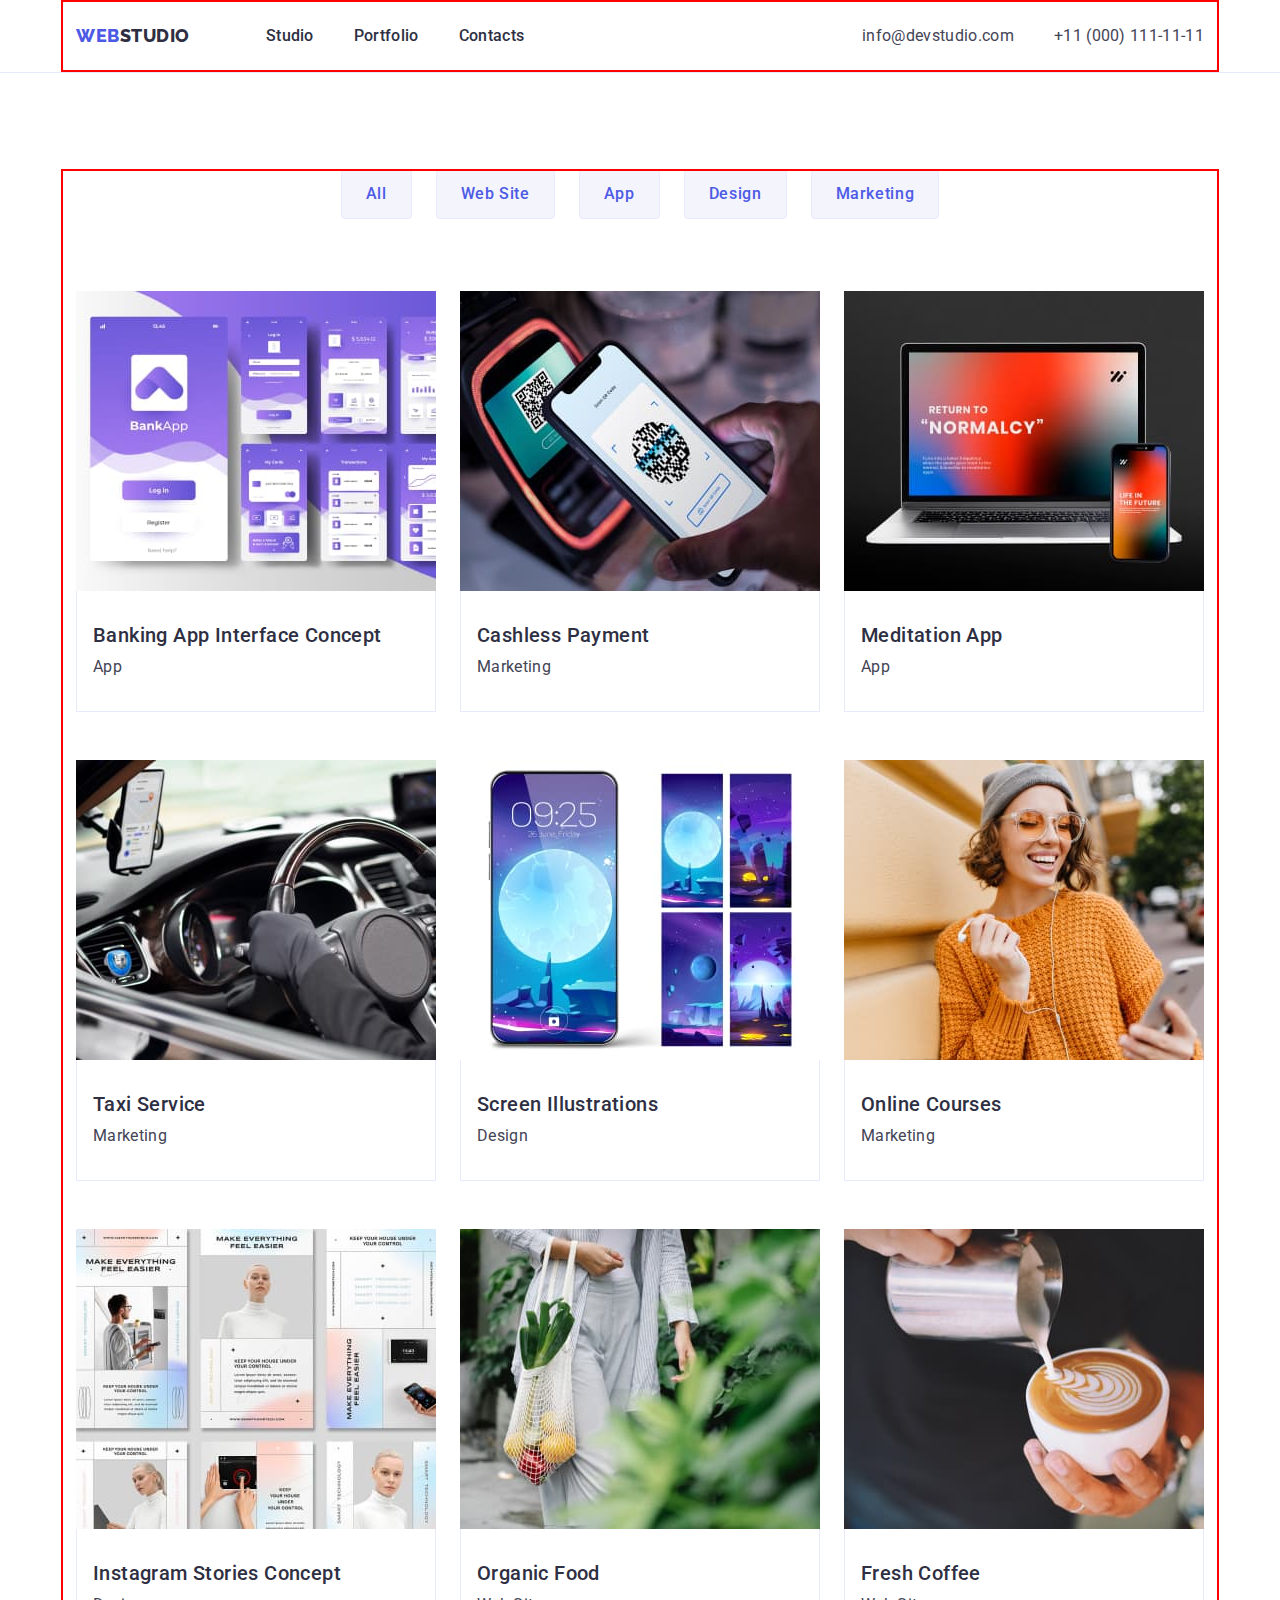
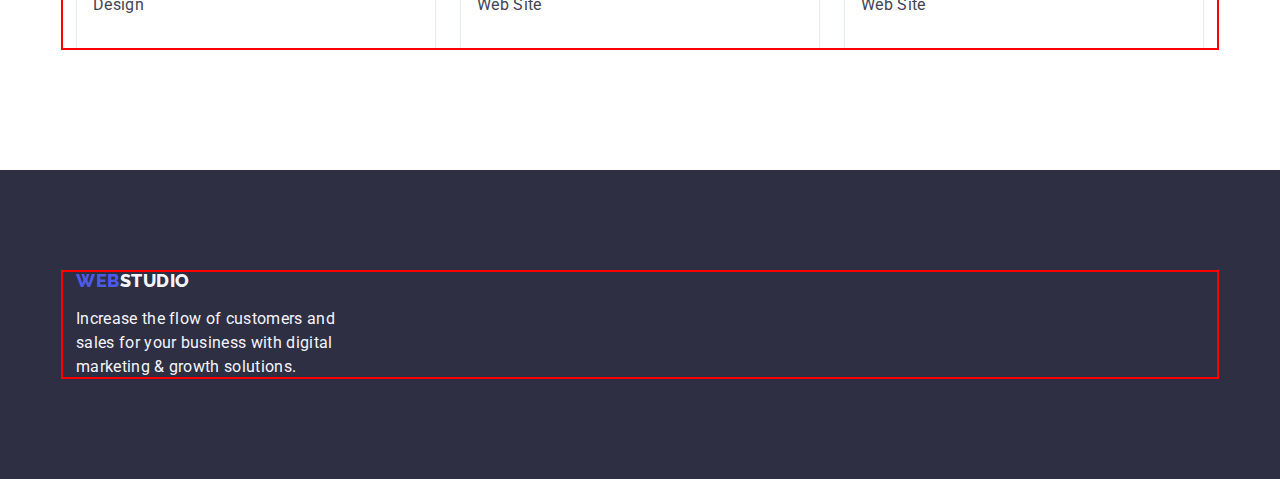
==== portfolio.html @ 5c595db7 "Initial commit" ====
<!DOCTYPE html>
<html lang="en">
  <head>
    <meta charset="UTF-8" />
    <meta http-equiv="X-UA-Compatible" content="IE=edge" />
    <meta name="viewport" content="width=device-width, initial-scale=1.0" />
    <title>WebStudio</title>
    <link rel="preconnect" href="https://fonts.googleapis.com" />
    <link rel="preconnect" href="https://fonts.gstatic.com" crossorigin />
    <link
      href="https://fonts.googleapis.com/css2?family=Raleway:wght@800&family=Roboto:wght@400;500;700;900&display=swap"
      rel="stylesheet"
    />
    <link
      rel="stylesheet"
      href="https://cdn.jsdelivr.net/npm/modern-normalize@1.1.0/modern-normalize.min.css"
    />
    <link rel="stylesheet" href="./css/style.css" />
  </head>
  <body>
    <!-- Header section -->
    <header class="header">
      <div class="container page-header-container">
        <nav class="page-nav">
          <a class="page-logo header-logo-one link" href="./index.html">
            Web<span class="header-logo-two">Studio</span>
          </a>
          <ul class="list menu">
            <li class="menu-item">
              <a class="menu-link link" href="./index.html">Studio</a>
            </li>
            <li class="menu-item">
              <a class="menu-link link" href="./portfolio.html">Portfolio</a>
            </li>
            <li class="menu-item">
              <a class="menu-link link" href="">Contacts</a>
            </li>
          </ul>
        </nav>
        <address class="address">
          <ul class="list page-address">
            <li>
              <a
                class="adress-left contact link"
                href="mailto:info@devstudio.com"
                >info@devstudio.com</a
              >
            </li>
            <li>
              <a class="contact link" href="tel:+110001111111">
                +11 (000) 111-11-11</a
              >
            </li>
          </ul>
        </address>
      </div>
    </header>
    <main>
      <!-- Portfolio section -->
      <section class="portfolio">
        <div class="container portfolio-container">
          <h1 hidden class="title-portfolio">Portfolio</h1>
          <ul class="list btn-portfolio">
            <li class="btn-distance">
              <button class="filter-btn" type="button">All</button>
            </li>
            <li class="btn-distance">
              <button class="filter-btn" type="button">Web Site</button>
            </li>
            <li class="btn-distance">
              <button class="filter-btn" type="button">App</button>
            </li>
            <li class="btn-distance">
              <button class="filter-btn" type="button">Design</button>
            </li>
            <li class="btn-distance">
              <button class="filter-btn" type="button">Marketing</button>
            </li>
          </ul>
          <ul class="list portfolio-list-container">
            <li class="our-portfolio">
              <a class="link" href="">
                <img
                  src="./images/portfolio/img-1.jpg"
                  alt="screen app"
                  width="360"
                  height="300"
                />
                <div class="portfolio-card">
                  <h2 class="portfolio-item">Banking App Interface Concept</h2>
                  <p class="portfolio-category">App</p>
                </div>
              </a>
            </li>
            <li class="our-portfolio">
              <a class="link" href="">
                <img
                  src="./images/portfolio/img-2.jpg"
                  alt="phone screen"
                  width="360"
                  height="300"
                />
                <div class="portfolio-card">
                  <h2 class="portfolio-item">Cashless Payment</h2>
                  <p class="portfolio-category">Marketing</p>
                </div>
              </a>
            </li>
            <li class="our-portfolio">
              <a class="link" href="">
                <img
                  src="./images/portfolio/img-3.jpg"
                  alt="computer screen"
                  width="360"
                  height="300"
                />
                <div class="portfolio-card">
                  <h2 class="portfolio-item">Meditation App</h2>
                  <p class="portfolio-category">App</p>
                </div>
              </a>
            </li>
            <li class="our-portfolio">
              <a class="link" href="">
                <img
                  src="./images/portfolio/img-4.jpg"
                  alt="interiot of the car"
                  width="360"
                  height="300"
                />
                <div class="portfolio-card">
                  <h2 class="portfolio-item">Taxi Service</h2>
                  <p class="portfolio-category">Marketing</p>
                </div></a
              >
            </li>
            <li class="our-portfolio">
              <a class="link" href="">
                <img
                  src="./images/portfolio/img-5.jpg"
                  alt="phone screen"
                  width="360"
                  height="300"
                />
                <div class="portfolio-card">
                  <h2 class="portfolio-item">Screen Illustrations</h2>
                  <p class="portfolio-category">Design</p>
                </div>
              </a>
            </li>
            <li class="our-portfolio">
              <a class="link" href="">
                <img
                  src="./images/portfolio/img-6.jpg"
                  alt="the girl"
                  width="360"
                  height="300"
                />
                <div class="portfolio-card">
                  <h2 class="portfolio-item">Online Courses</h2>
                  <p class="portfolio-category">Marketing</p>
                </div></a
              >
            </li>
            <li class="our-portfolio">
              <a class="link" href="">
                <img
                  src="./images/portfolio/img-7.jpg"
                  alt="instagram Stories"
                  width="360"
                  height="300"
                />
                <div class="portfolio-card">
                  <h2 class="portfolio-item">Instagram Stories Concept</h2>
                  <p class="portfolio-category">Design</p>
                </div>
              </a>
            </li>
            <li class="our-portfolio">
              <a class="link" href="">
                <img
                  src="./images/portfolio/img-8.jpg"
                  alt="food"
                  width="360"
                  height="300"
                />
                <div class="portfolio-card">
                  <h2 class="portfolio-item">Organic Food</h2>
                  <p class="portfolio-category">Web Site</p>
                </div>
              </a>
            </li>
            <li class="our-portfolio">
              <a class="link" href="">
                <img
                  src="./images/portfolio/img-9.jpg"
                  alt="cup of coffe"
                  width="360"
                  height="300"
                />
                <div class="portfolio-card">
                  <h2 class="portfolio-item">Fresh Coffee</h2>
                  <p class="portfolio-category">Web Site</p>
                </div>
              </a>
            </li>
          </ul>
        </div>
      </section>
    </main>
    <!-- Footer section -->
    <footer class="footer">
      <div class="container footer-container">
        <a class="logo-container footer-logo-one link" href="./index.html"
          >Web<span class="footer-logo-two">Studio</span></a
        >
        <p class="footer-end">
          Increase the flow of customers and sales for your business with
          digital marketing & growth solutions.
        </p>
      </div>
    </footer>
  </body>
</html>
---- css/style.css ----
:root {
  --font-family: 'Roboto', sans-serif;
  --white-color: #ffffff;
  --secondary-color: #2e2f42;
  --primary-color: #e5e5e5;
  --third-color: #f4f4fd;
  --base-txt-clr: #2e2f42;
  --secondary-text-clr: #434455;
  --base-btn-clr: #4d5ae5;
  --secondary-btn-clr: #404bbf;
  --logo-one-clr: #4d5ae5;
  --border: #e7e9fc;
}
body {
  font-family: var(--font-family);
  color: var(--secondary-text-clr);
  background-color: var(--white-color);
}

/* ============resert start=========== */

h1,
h2,
h3,
h4,
h5,
h6,
p {
  margin: 0;
}

img {
  display: block;
  width: 100%;
}
ul {
  margin: 0;
  padding-left: 0;
}

.list {
  list-style: none;
}
.link {
  text-decoration: none;
}
/* ============resert end=========== */
.container {
  width: 1158px;
  margin-right: auto;
  margin-left: auto;
  padding-right: 15px;
  padding-left: 15px;
  outline: 2px solid red;
  outline-offset: -2px;
}

/*=========== HEADER SECTION========== */
.page-header-container {
  display: flex;
  align-items: center;
  justify-content: space-between;
}
.page-nav {
  display: flex;
  align-items: center;
}

.header {
  background-color: var(--white-color);
  border-bottom: 1px solid var(--border);
}
.page-logo {
  margin-right: 76px;
}
.header-logo-one {
  font-family: 'Raleway', sans-serif;
  font-weight: 800;
  font-size: 18px;
  line-height: 1.17;
  letter-spacing: 0.03em;
  text-transform: uppercase;
  color: var(--logo-one-clr);
}
.header-logo-two {
  font-family: 'Raleway', sans-serif;
  font-weight: 800;
  font-size: 18px;
  line-height: 1.17;
  letter-spacing: 0.03em;
  text-transform: uppercase;
  color: var(--base-txt-clr);
}
.menu {
  display: flex;
  gap: 40px;
  align-items: center;
}

.menu-link {
  display: block;
  padding-top: 24px;
  padding-bottom: 24px;
  font-weight: 500;
  font-size: 16px;
  line-height: 1.5;
  letter-spacing: 0.02em;
  color: var(--base-txt-clr);
}
.menu-link:hover,
.menu-link:focus {
  color: var(--secondary-btn-clr);
}
.address {
  font-style: normal;
}
.page-address {
  display: flex;
  gap: 40px;
  align-items: center;
}

.contact {
  font-size: 16px;
  line-height: 1.5;
  letter-spacing: 0.02em;
  color: var(--secondary-text-clr);
}
.contact:hover,
.contact:focus {
  color: #404bbf;
}

/*=========== HERO SECTION========== */
.hero {
  padding-top: 188px;
  padding-bottom: 188px;
}

.hero {
  background-color: var(--secondary-color);
}
.title {
  margin-bottom: 40px;
  max-width: 496px;
  margin-right: auto;
  margin-left: auto;

  font-size: 56px;
  line-height: 1.07;
  letter-spacing: 0.02em;
  text-align: center;
  color: var(--white-color);
}
.modal-btn {
  display: block;
  min-width: 169px;
  height: 56px;
  border-radius: 4px;
  border: none;
  margin-right: auto;
  margin-left: auto;

  font-family: inherit;
  font-weight: 500;
  font-size: 16px;
  line-height: 1.5;
  letter-spacing: 0.04em;
  color: var(--white-color);
  background-color: var(--base-btn-clr);
  cursor: pointer;
}
.modal-btn:hover,
.modal-btn:focus {
  background-color: var(--secondary-btn-clr);
}
/*=========== FEATURE SECTION========== */
.features-container {
  padding: 120px 0;
}
.features-list-container {
  display: flex;
  gap: 24px;
}
.features-description {
  flex-basis: calc((100% - 72px) / 4);
}

.title-feature {
  font-size: 36px;
  line-height: 1.1;
  letter-spacing: 0.02em;
  text-align: center;
  color: var(--base-txt-clr);
}

.main-feature {
  margin-bottom: 8px;

  font-weight: 500;
  font-size: 20px;
  line-height: 1.2;
  letter-spacing: 0.02em;
  color: var(--base-txt-clr);
}
.item-feature {
  width: 264px;
  font-size: 16px;
  line-height: 1.5;
  letter-spacing: 0.02em;
  color: var(--secondary-text-clr);
}
/*=========== WE DOING SECTION========== */
.wedoing {
  padding-bottom: 120px;
}

.wedoing-list-container {
  display: flex;
  gap: 24px;
}

.title-wedoing {
  margin-bottom: 72px;

  font-size: 36px;
  text-align: center;
  line-height: 1.11;
  letter-spacing: 0.02em;
  text-transform: capitalize;
  color: var(--base-txt-clr);
}
.wedoing-list {
  flex-basis: calc((100% - 48px) / 3);
}

/*=========== TEAM SECTION========== */

.team-list-container {
  display: flex;
  gap: 24px;
}

.team {
  background-color: var(--third-color);
  padding-top: 120px;
  padding-bottom: 120px;
}
.field {
  background-color: var(--white-color);
}
.title-team {
  margin-bottom: 72px;

  font-size: 36px;
  line-height: 1.11;
  letter-spacing: 0.02em;
  text-align: center;
  text-transform: capitalize;
  color: var(--base-txt-clr);
}
.name {
  margin-bottom: 8px;

  font-weight: 500;
  font-size: 20px;
  line-height: 1.2;
  letter-spacing: 0.02em;
  text-align: center;
  color: var(--base-txt-clr);
}
.position {
  font-size: 16px;
  line-height: 1.5;
  letter-spacing: 0.02em;
  text-align: center;
  color: var(--secondary-text-clr);
}
.team-card {
  flex-basis: calc((100% - 72px) / 4);
  border-radius: 0px 0px 4px 4px;
}
.card {
  padding-top: 32px;
  padding-bottom: 32px;
  padding-left: 16px;
  padding-right: 16px;
  border-radius: 0px 0px 4px 4px;
}

/*=========== FOOTER SECTION========== */
.footer {
  padding-top: 100px;
  padding-bottom: 100px;
}
.logo-container {
  display: inline-block;
  margin-bottom: 16px;
}
.footer {
  background-color: var(--secondary-color);
}
.footer-logo-one {
  font-family: 'Raleway', sans-serif;
  font-weight: 800;
  font-size: 18px;
  line-height: 1.17;
  letter-spacing: 0.03em;
  text-transform: uppercase;
  color: var(--logo-one-clr);
}
.footer-logo-two {
  font-family: 'Raleway', sans-serif;
  font-weight: 800;
  font-size: 18px;
  line-height: 1.17;
  letter-spacing: 0.03em;
  text-transform: uppercase;
  color: var(--third-color);
}
.container > p {
  font-size: 16px;
  line-height: 1.5;
  letter-spacing: 0.02em;
  color: var(--third-color);
}
.footer-end {
  max-width: 264px;
}

/* ---------------------Portfolio.html------------------- */

/* ============PORTFOLIO SECTION============ */
.portfolio {
  padding-top: 96px;
  padding-bottom: 120px;
}
.title-portfolio {
  font-size: 56px;
  line-height: 1.07;
  letter-spacing: 0.02em;
  color: var(--base-txt-clr);
}
.btn-portfolio {
  display: flex;
  gap: 24px;
  margin-bottom: 72px;
  justify-content: center;
}

.filter-btn {
  padding-top: 12px;
  padding-right: 24px;
  padding-bottom: 12px;
  padding-left: 24px;
  border-radius: 4px;
  border: 1px solid var(--border);

  font-family: inherit;
  font-weight: 500;
  font-size: 16px;
  line-height: 1.5;
  letter-spacing: 0.04em;
  color: var(--base-btn-clr);
  background-color: var(--third-color);
  cursor: pointer;
}
.filter-btn:hover,
.filter-btn:focus {
  border: 1px solid transparent;
  color: var(--white-color);
  background-color: var(--secondary-btn-clr);
}
.portfolio-list-container {
  display: flex;
  flex-wrap: wrap;
  column-gap: 24px;
  row-gap: 48px;
}
.our-portfolio {
  flex-basis: calc((100% - 48px) / 3);
}
.portfolio-item {
  margin-bottom: 8px;

  font-weight: 500;
  font-size: 20px;
  line-height: 1.2;
  letter-spacing: 0.02em;
  color: var(--base-txt-clr);
}
.portfolio-category {
  font-size: 16px;
  line-height: 1.5;
  letter-spacing: 0.02em;
  color: var(--secondary-text-clr);
}
.portfolio-card {
  padding: 32px 16px;
  border: 1px solid var(--border);
  border-top: none;
}
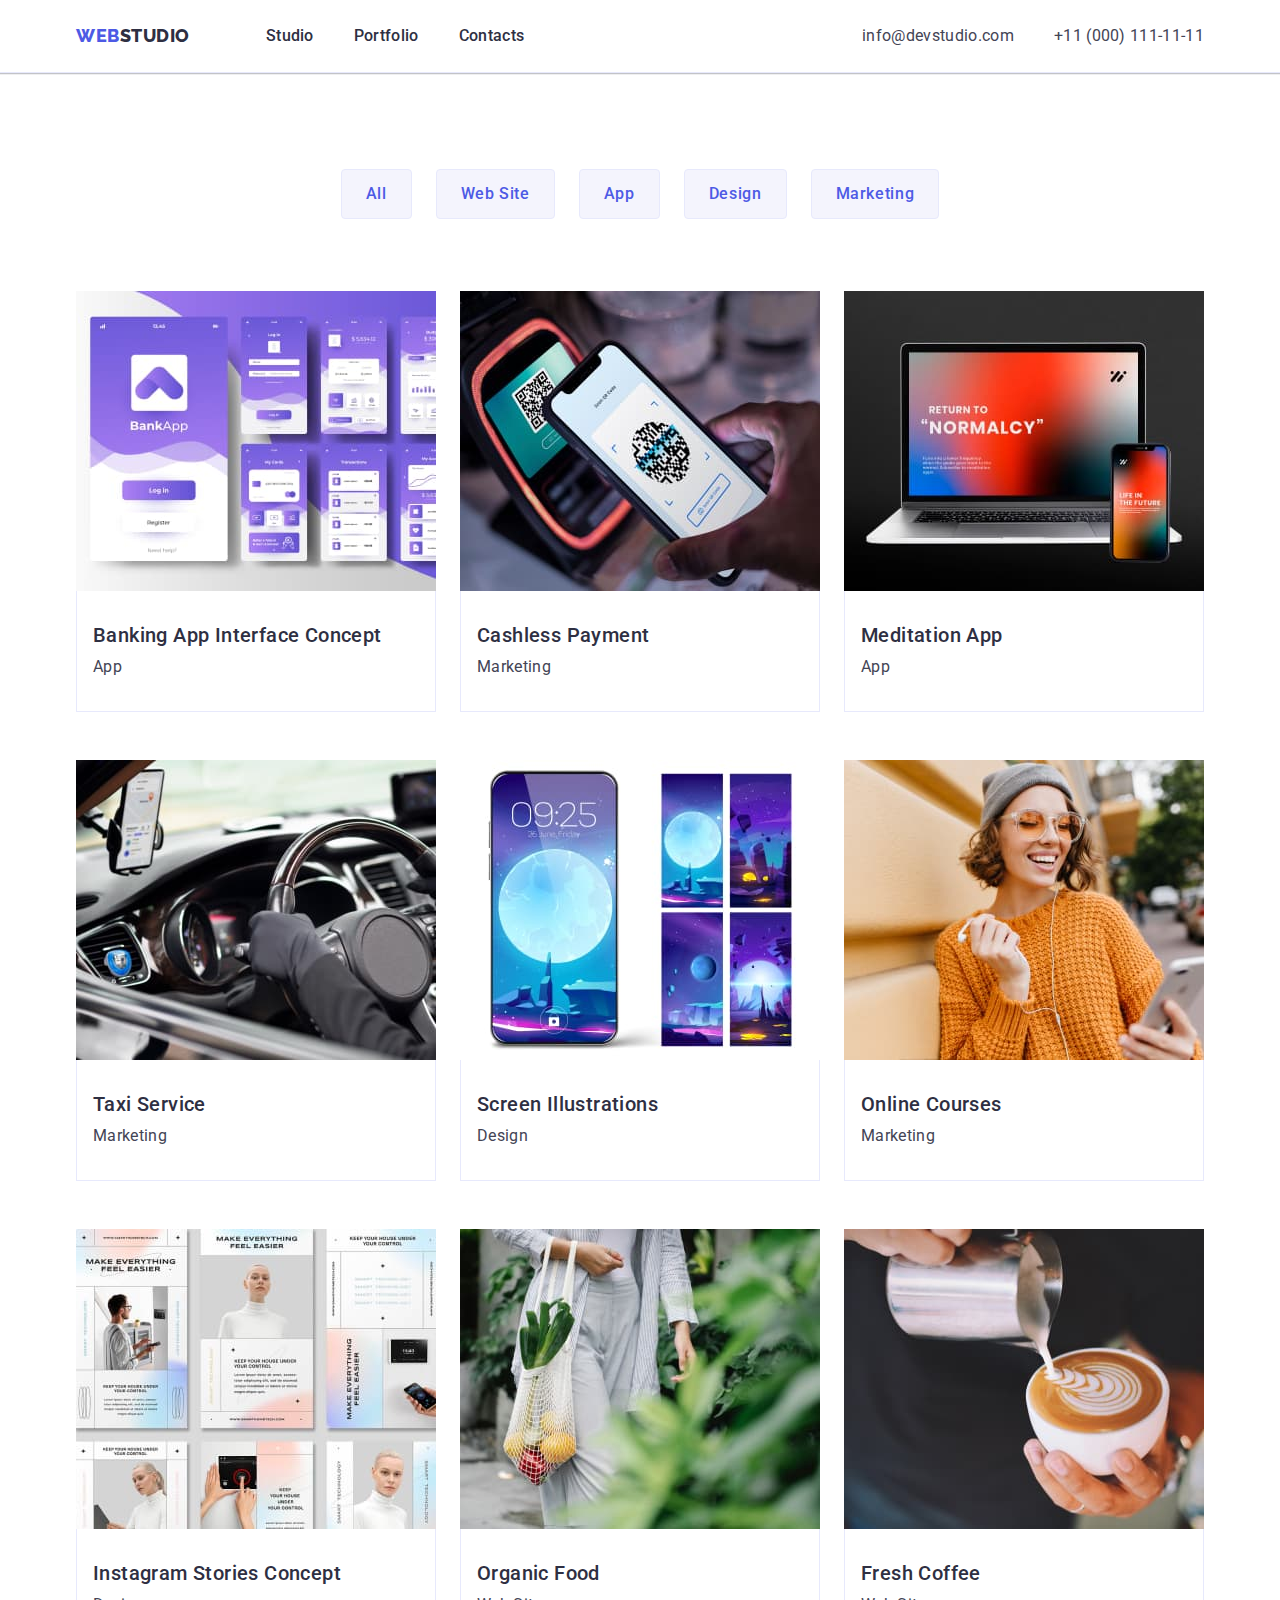
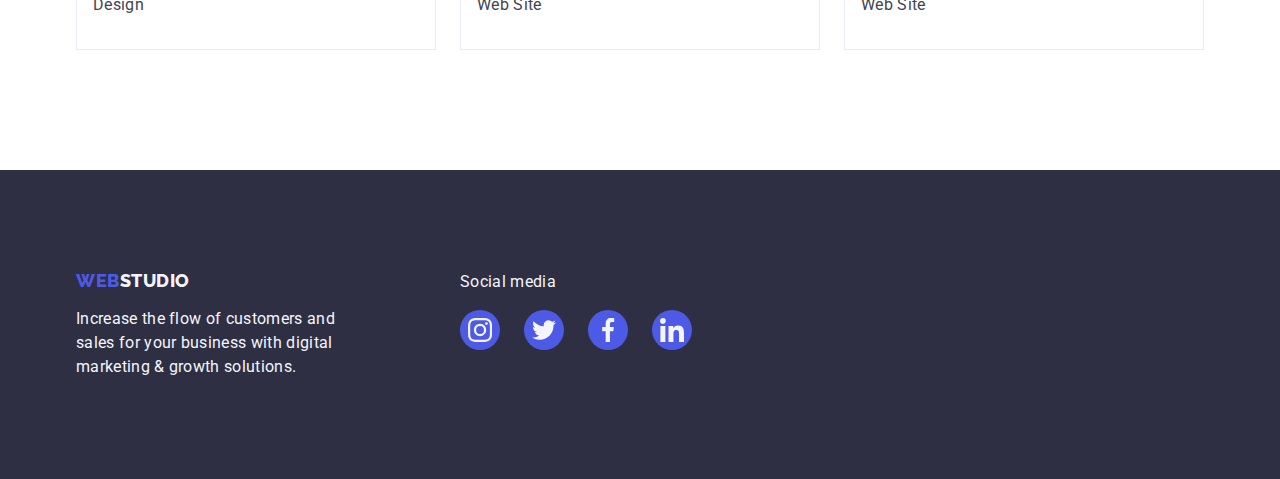
==== commit d89f0258: "change" ====
--- a/portfolio.html
+++ b/portfolio.html
@@ -211,13 +211,72 @@
     <!-- Footer section -->
     <footer class="footer">
       <div class="container footer-container">
-        <a class="logo-container footer-logo-one link" href="./index.html"
-          >Web<span class="footer-logo-two">Studio</span></a
-        >
-        <p class="footer-end">
-          Increase the flow of customers and sales for your business with
-          digital marketing & growth solutions.
-        </p>
+        <div>
+          <a class="logo-container footer-logo-one link" href="./index.html"
+            >Web<span class="footer-logo-two">Studio</span></a
+          >
+          <p class="footer-end">
+            Increase the flow of customers and sales for your business with
+            digital marketing & growth solutions.
+          </p>
+        </div>
+        <div class="footer-list-icon">
+          <p class="footer-media">Social media</p>
+          <ul class="footer-icon-container list">
+            <li>
+              <a
+                class="footer-link link"
+                href="https://instagram.com"
+                target="_blank"
+                rel="nooperer noreferrer"
+                aria-label="Instagram icon"
+              >
+                <svg class="footer-icon" width="24" height="24">
+                  <use href="./images/Sprite/sprite.svg#icon-instagram"></use>
+                </svg>
+              </a>
+            </li>
+            <li>
+              <a
+                class="footer-link link"
+                href="https://twitter.com"
+                target="_blank"
+                rel="nooperer noreferrer"
+                aria-label="Twitter icon"
+              >
+                <svg class="footer-icon" width="24" height="24">
+                  <use href="./images/Sprite/sprite.svg#icon-twitter"></use>
+                </svg>
+              </a>
+            </li>
+            <li>
+              <a
+                class="footer-link link"
+                href="https://facebook.com"
+                target="_blank"
+                rel="nooperer noreferrer"
+                aria-label="Facebook icon"
+              >
+                <svg class="footer-icon" width="24" height="24">
+                  <use href="./images/Sprite/sprite.svg#icon-facebook"></use>
+                </svg>
+              </a>
+            </li>
+            <li>
+              <a
+                class="footer-link link"
+                href="https://linkedin.com"
+                target="_blank"
+                rel="nooperer noreferrer"
+                aria-label="Linkedin icon"
+              >
+                <svg class="footer-icon" width="24" height="24">
+                  <use href="./images/Sprite/sprite.svg#icon-linkedin"></use>
+                </svg>
+              </a>
+            </li>
+          </ul>
+        </div>
       </div>
     </footer>
   </body>
--- a/css/style.css
+++ b/css/style.css
@@ -2,6 +2,7 @@
   --font-family: 'Roboto', sans-serif;
   --white-color: #ffffff;
   --secondary-color: #2e2f42;
+  --background-color: rgba(46, 47, 66, 0.7);
   --primary-color: #e5e5e5;
   --third-color: #f4f4fd;
   --base-txt-clr: #2e2f42;
@@ -10,6 +11,14 @@
   --secondary-btn-clr: #404bbf;
   --logo-one-clr: #4d5ae5;
   --border: #e7e9fc;
+  --icon-hover-color: #404bbf;
+  --icon-color: #4d5ae5;
+  --border-customers-color: #8e8f99;
+  --customer-hover: #404bbf;
+  --color-features: #f4f4fd;
+  --fotter-icons-color: #4d5ae5;
+  --footer-icons--hover-color: #31d0aa;
+  --customers-color: #8e8f99;
 }
 body {
   font-family: var(--font-family);
@@ -51,7 +60,7 @@
   margin-left: auto;
   padding-right: 15px;
   padding-left: 15px;
-  outline: 2px solid red;
+  /* outline: 2px solid red; */
   outline-offset: -2px;
 }
 
@@ -69,6 +78,8 @@
 .header {
   background-color: var(--white-color);
   border-bottom: 1px solid var(--border);
+  box-shadow: 0px 1px rgba(46, 47, 66, 0.08), 0px 1px rgba(46, 47, 66, 0.16),
+    0px 2px rgba(46, 47, 66, 0.08);
 }
 .page-logo {
   margin-right: 76px;
@@ -139,6 +150,14 @@
 
 .hero {
   background-color: var(--secondary-color);
+  background-image: linear-gradient(
+      rgba(46, 47, 66, 0.7),
+      rgba(46, 47, 66, 0.7)
+    ),
+    url(../images/hero/people-office\ 1.jpg);
+  background-repeat: no-repeat;
+  background-position: center;
+  background-size: cover;
 }
 .title {
   margin-bottom: 40px;
@@ -173,6 +192,7 @@
 .modal-btn:hover,
 .modal-btn:focus {
   background-color: var(--secondary-btn-clr);
+  box-shadow: rgba(0, 0, 0, 0.15) 0px 4px;
 }
 /*=========== FEATURE SECTION========== */
 .features-container {
@@ -210,6 +230,19 @@
   letter-spacing: 0.02em;
   color: var(--secondary-text-clr);
 }
+.features-link {
+  margin-bottom: 8px;
+  display: flex;
+  justify-content: center;
+  align-items: center;
+  width: 264px;
+  height: 112px;
+  background-color: var(--color-features);
+}
+.features-icon {
+  fill: currentColor;
+}
+
 /*=========== WE DOING SECTION========== */
 .wedoing {
   padding-bottom: 120px;
@@ -248,6 +281,8 @@
 }
 .field {
   background-color: var(--white-color);
+  box-shadow: 0px 2px rgba(46, 47, 66, 0.08), 0px 1px rgba(46, 47, 66, 0.16),
+    0px 1px rgba(46, 47, 66, 0.08);
 }
 .title-team {
   margin-bottom: 72px;
@@ -270,6 +305,7 @@
   color: var(--base-txt-clr);
 }
 .position {
+  margin-bottom: 8px;
   font-size: 16px;
   line-height: 1.5;
   letter-spacing: 0.02em;
@@ -288,10 +324,81 @@
   border-radius: 0px 0px 4px 4px;
 }
 
+.socials {
+  display: flex;
+  justify-content: center;
+  gap: 24px;
+}
+
+.socials-link {
+  display: flex;
+  justify-content: center;
+  align-items: center;
+  width: 40px;
+  height: 40px;
+  background-color: var(--icon-color);
+  border-radius: 50%;
+}
+.socials-link:hover,
+.socials-link:focus {
+  background-color: var(--icon-hover-color);
+}
+
+.socials-icon {
+  fill: currentColor;
+}
+/*===============CUSTOMERS SECTION===========*/
+.customers {
+  padding-top: 120px;
+  padding-bottom: 120px;
+}
+
+.client {
+  display: flex;
+  justify-content: center;
+  gap: 24px;
+}
+
+.title-customers {
+  margin-bottom: 72px;
+
+  font-size: 36px;
+  line-height: 1.11;
+  letter-spacing: 0.02em;
+  text-align: center;
+  text-transform: capitalize;
+  color: var(--base-txt-clr);
+}
+
+.clients-link {
+  display: flex;
+  justify-content: center;
+  align-items: center;
+  width: 168px;
+  height: 88px;
+  border-radius: 4px;
+  border: 1px solid var(--border-customers-color);
+}
+
+.clients-link:hover,
+.clients-link:focus {
+  border-color: solid var(--customer-hover);
+}
+.customers-icon:hover .customers-icon:focus {
+  color: var(--customer-hover);
+}
+.customers-icon {
+  fill: var(--customers-color);
+}
+
 /*=========== FOOTER SECTION========== */
 .footer {
+  display: flex;
   padding-top: 100px;
   padding-bottom: 100px;
+}
+.footer-container {
+  display: flex;
 }
 .logo-container {
   display: inline-block;
@@ -318,7 +425,7 @@
   text-transform: uppercase;
   color: var(--third-color);
 }
-.container > p {
+.footer-end {
   font-size: 16px;
   line-height: 1.5;
   letter-spacing: 0.02em;
@@ -327,7 +434,40 @@
 .footer-end {
   max-width: 264px;
 }
-
+.footer-list-icon {
+  margin-left: 120px;
+}
+
+.footer-media {
+  margin-bottom: 16px;
+  font-size: 16px;
+  line-height: 1.5;
+  letter-spacing: 0.02em;
+  color: var(--third-color);
+}
+.footer-icon-container {
+  display: flex;
+  gap: 24px;
+}
+
+.footer-link {
+  display: flex;
+  justify-content: center;
+  align-items: center;
+  width: 40px;
+  height: 40px;
+  background-color: var(--fotter-icons-color);
+  border-radius: 50%;
+}
+
+.footer-link:hover,
+.footer-link:focus {
+  background-color: var(--footer-icons--hover-color);
+}
+
+.footer-icon {
+  fill: currentColor;
+}
 /* ---------------------Portfolio.html------------------- */
 
 /* ============PORTFOLIO SECTION============ */
@@ -370,6 +510,8 @@
   border: 1px solid transparent;
   color: var(--white-color);
   background-color: var(--secondary-btn-clr);
+  box-shadow: 0px 2px rgba(0, 0, 0, 0.12), 0px 2px rgba(0, 0, 0, 0.08),
+    0px 3px rgba(0, 0, 0, 0.1);
 }
 .portfolio-list-container {
   display: flex;
@@ -377,9 +519,10 @@
   column-gap: 24px;
   row-gap: 48px;
 }
-.our-portfolio {
+. {
   flex-basis: calc((100% - 48px) / 3);
 }
+
 .portfolio-item {
   margin-bottom: 8px;
 
@@ -400,3 +543,8 @@
   border: 1px solid var(--border);
   border-top: none;
 }
+.portfolio-card:hover,
+.portfolio-card:focus {
+  box-shadow: 0px 2px rgba(46, 47, 66, 0.08), 0px 1px rgba(46, 47, 66, 0.16),
+    0px 1px rgba(46, 47, 66, 0.08);
+}
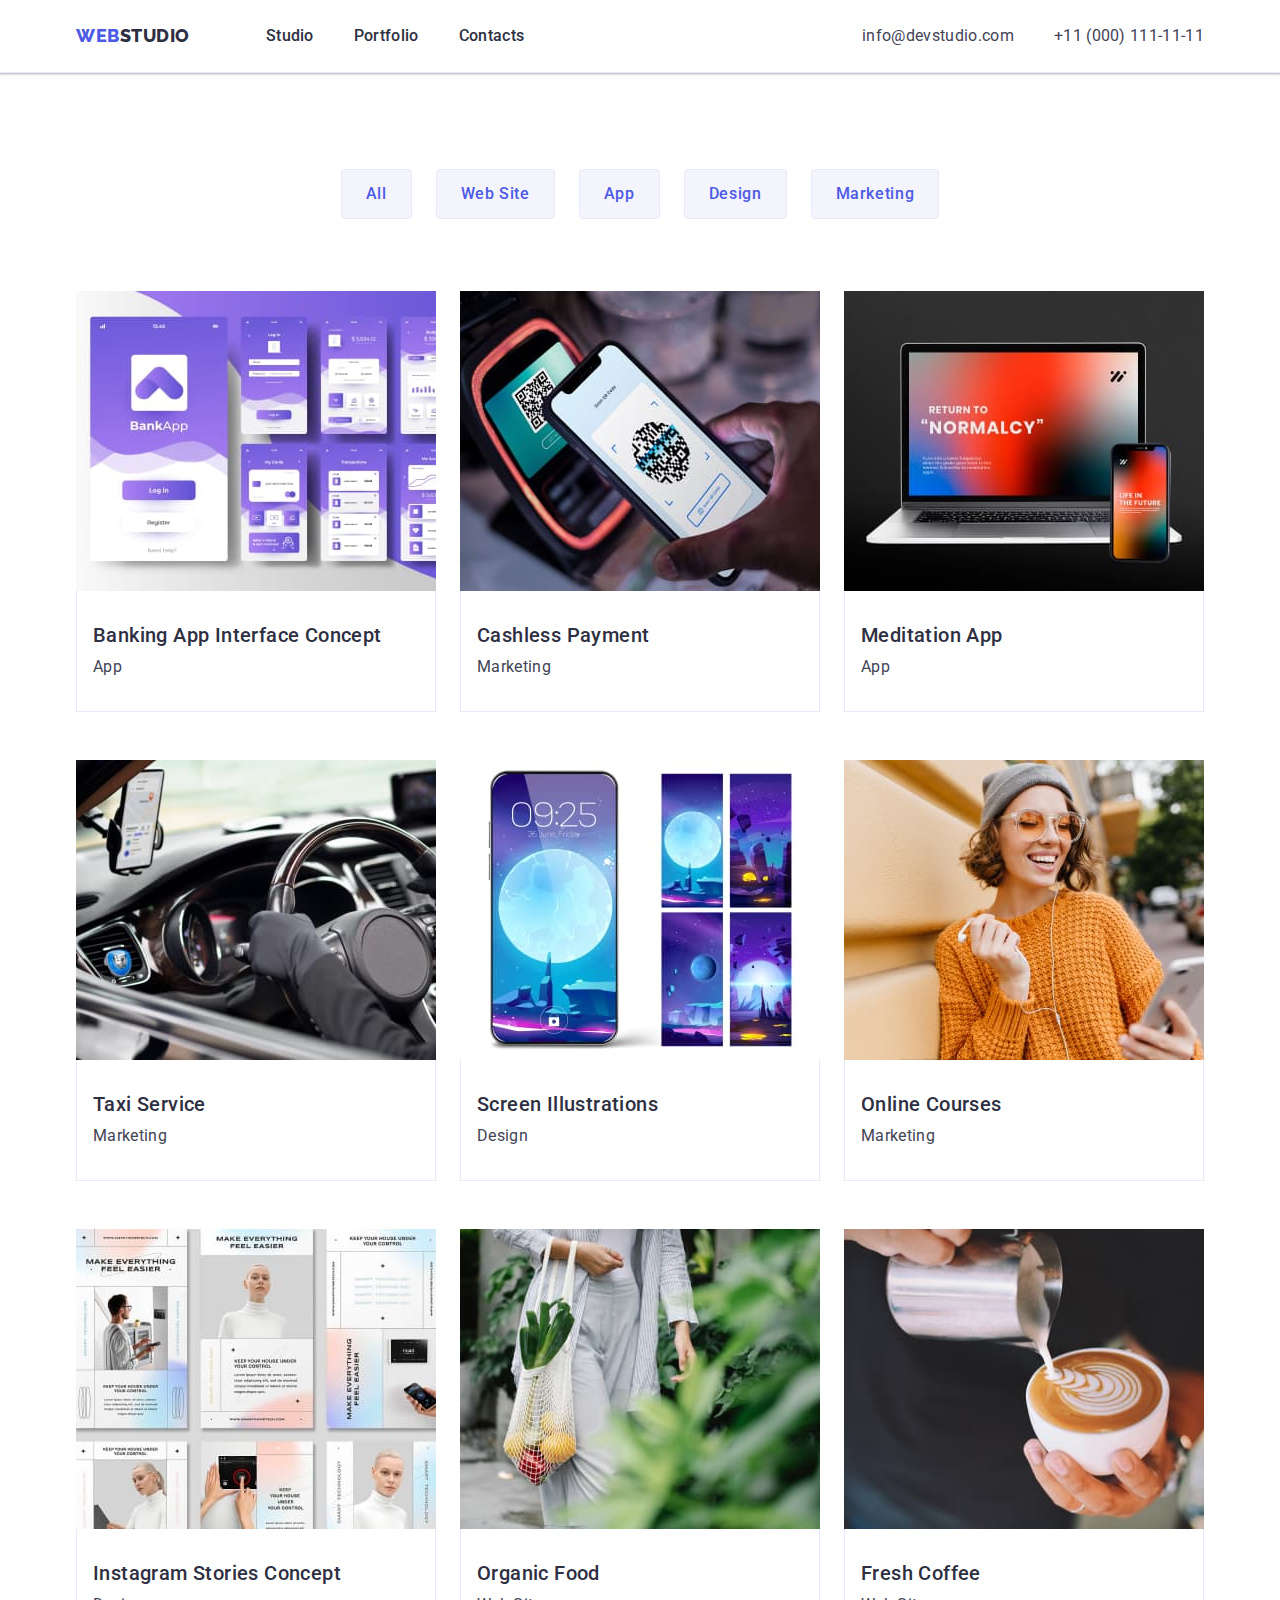
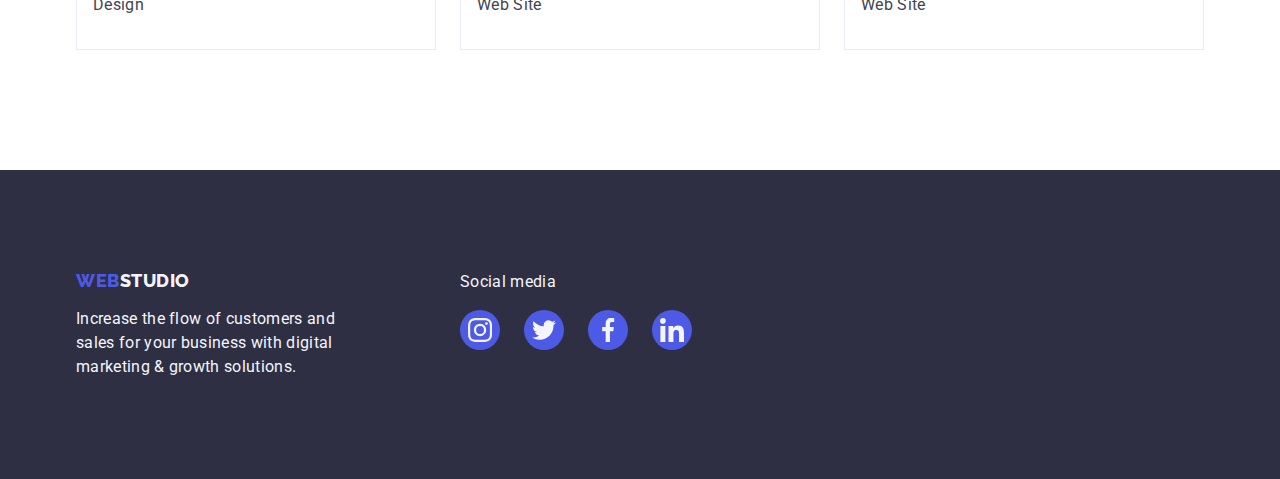
==== commit 12ff108c: "change" ====
--- a/portfolio.html
+++ b/portfolio.html
@@ -232,7 +232,7 @@
                 aria-label="Instagram icon"
               >
                 <svg class="footer-icon" width="24" height="24">
-                  <use href="./images/Sprite/sprite.svg#icon-instagram"></use>
+                  <use href="./images/Sprite/icon.svg#icon-instagram"></use>
                 </svg>
               </a>
             </li>
@@ -245,7 +245,7 @@
                 aria-label="Twitter icon"
               >
                 <svg class="footer-icon" width="24" height="24">
-                  <use href="./images/Sprite/sprite.svg#icon-twitter"></use>
+                  <use href="./images/Sprite/icon.svg#icon-twitter"></use>
                 </svg>
               </a>
             </li>
@@ -258,7 +258,7 @@
                 aria-label="Facebook icon"
               >
                 <svg class="footer-icon" width="24" height="24">
-                  <use href="./images/Sprite/sprite.svg#icon-facebook"></use>
+                  <use href="./images/Sprite/icon.svg#icon-facebook"></use>
                 </svg>
               </a>
             </li>
@@ -271,7 +271,7 @@
                 aria-label="Linkedin icon"
               >
                 <svg class="footer-icon" width="24" height="24">
-                  <use href="./images/Sprite/sprite.svg#icon-linkedin"></use>
+                  <use href="./images/Sprite/icon.svg#icon-linkedin"></use>
                 </svg>
               </a>
             </li>
--- a/css/style.css
+++ b/css/style.css
@@ -78,8 +78,8 @@
 .header {
   background-color: var(--white-color);
   border-bottom: 1px solid var(--border);
-  box-shadow: 0px 1px rgba(46, 47, 66, 0.08), 0px 1px rgba(46, 47, 66, 0.16),
-    0px 2px rgba(46, 47, 66, 0.08);
+  box-shadow: 0px 2px 1px rgba(46, 47, 66, 0.08),
+    0px 1px 1px rgba(46, 47, 66, 0.16), 0px 1px 6px rgba(46, 47, 66, 0.08);
 }
 .page-logo {
   margin-right: 76px;
@@ -143,18 +143,17 @@
 }
 
 /*=========== HERO SECTION========== */
+
 .hero {
   padding-top: 188px;
   padding-bottom: 188px;
-}
-
-.hero {
+
   background-color: var(--secondary-color);
   background-image: linear-gradient(
       rgba(46, 47, 66, 0.7),
       rgba(46, 47, 66, 0.7)
     ),
-    url(../images/hero/people-office\ 1.jpg);
+    url(../images/hero/img-name.jpg);
   background-repeat: no-repeat;
   background-position: center;
   background-size: cover;
@@ -238,6 +237,7 @@
   width: 264px;
   height: 112px;
   background-color: var(--color-features);
+  border-radius: 4px;
 }
 .features-icon {
   fill: currentColor;
@@ -344,9 +344,6 @@
   background-color: var(--icon-hover-color);
 }
 
-.socials-icon {
-  fill: currentColor;
-}
 /*===============CUSTOMERS SECTION===========*/
 .customers {
   padding-top: 120px;
@@ -382,15 +379,16 @@
 
 .clients-link:hover,
 .clients-link:focus {
-  border-color: solid var(--customer-hover);
-}
-.customers-icon:hover .customers-icon:focus {
+  border-color: var(--customer-hover);
   color: var(--customer-hover);
 }
 .customers-icon {
   fill: var(--customers-color);
 }
-
+.clients-link .customers-icon:hover,
+.clients-link .customers-icon:focus {
+  fill: currentColor;
+}
 /*=========== FOOTER SECTION========== */
 .footer {
   display: flex;
@@ -519,7 +517,7 @@
   column-gap: 24px;
   row-gap: 48px;
 }
-. {
+.our-portfolio {
   flex-basis: calc((100% - 48px) / 3);
 }
 
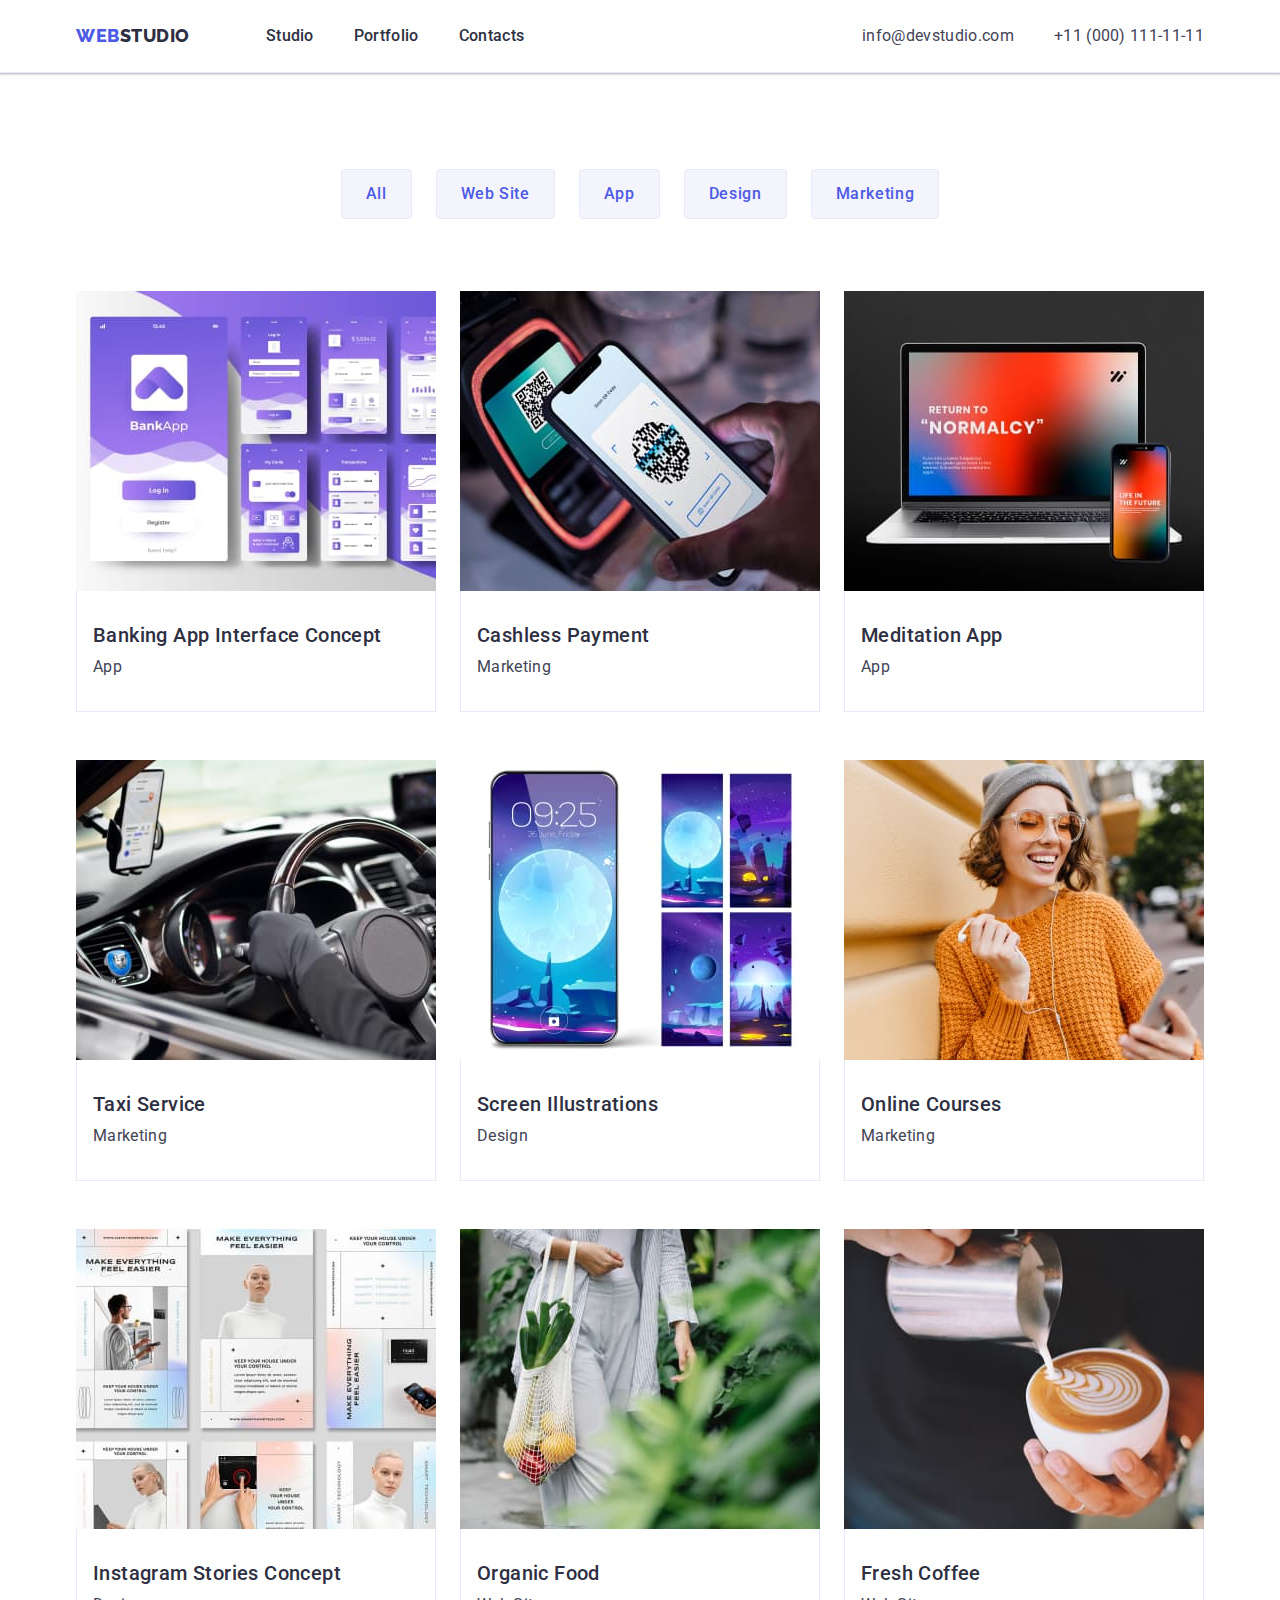
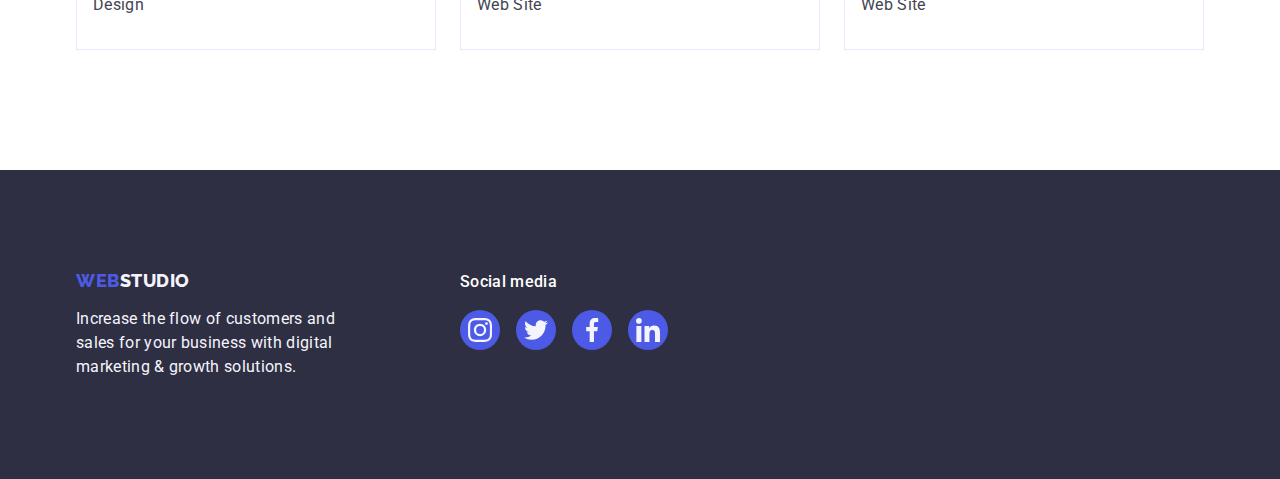
==== commit 541e911e: "change" ====
--- a/portfolio.html
+++ b/portfolio.html
@@ -79,7 +79,7 @@
           </ul>
           <ul class="list portfolio-list-container">
             <li class="our-portfolio">
-              <a class="link" href="">
+              <a class="link card-list" href="">
                 <img
                   src="./images/portfolio/img-1.jpg"
                   alt="screen app"
@@ -93,7 +93,7 @@
               </a>
             </li>
             <li class="our-portfolio">
-              <a class="link" href="">
+              <a class="link card-list" href="">
                 <img
                   src="./images/portfolio/img-2.jpg"
                   alt="phone screen"
@@ -107,7 +107,7 @@
               </a>
             </li>
             <li class="our-portfolio">
-              <a class="link" href="">
+              <a class="link card-list" href="">
                 <img
                   src="./images/portfolio/img-3.jpg"
                   alt="computer screen"
@@ -121,7 +121,7 @@
               </a>
             </li>
             <li class="our-portfolio">
-              <a class="link" href="">
+              <a class="link card-list" href="">
                 <img
                   src="./images/portfolio/img-4.jpg"
                   alt="interiot of the car"
@@ -135,7 +135,7 @@
               >
             </li>
             <li class="our-portfolio">
-              <a class="link" href="">
+              <a class="link card-list" href="">
                 <img
                   src="./images/portfolio/img-5.jpg"
                   alt="phone screen"
@@ -149,7 +149,7 @@
               </a>
             </li>
             <li class="our-portfolio">
-              <a class="link" href="">
+              <a class="link card-list" href="">
                 <img
                   src="./images/portfolio/img-6.jpg"
                   alt="the girl"
@@ -163,7 +163,7 @@
               >
             </li>
             <li class="our-portfolio">
-              <a class="link" href="">
+              <a class="link card-list" href="">
                 <img
                   src="./images/portfolio/img-7.jpg"
                   alt="instagram Stories"
@@ -177,7 +177,7 @@
               </a>
             </li>
             <li class="our-portfolio">
-              <a class="link" href="">
+              <a class="link card-list" href="">
                 <img
                   src="./images/portfolio/img-8.jpg"
                   alt="food"
@@ -191,7 +191,7 @@
               </a>
             </li>
             <li class="our-portfolio">
-              <a class="link" href="">
+              <a class="link card-list" href="">
                 <img
                   src="./images/portfolio/img-9.jpg"
                   alt="cup of coffe"
--- a/css/style.css
+++ b/css/style.css
@@ -12,13 +12,15 @@
   --logo-one-clr: #4d5ae5;
   --border: #e7e9fc;
   --icon-hover-color: #404bbf;
-  --icon-color: #4d5ae5;
+  --icon-color-backgraund: #4d5ae5;
   --border-customers-color: #8e8f99;
   --customer-hover: #404bbf;
   --color-features: #f4f4fd;
   --fotter-icons-color: #4d5ae5;
   --footer-icons--hover-color: #31d0aa;
   --customers-color: #8e8f99;
+  --customers-icon-color: #afb1b8;
+  --icon-color: #f4f4fd;
 }
 body {
   font-family: var(--font-family);
@@ -147,7 +149,6 @@
 .hero {
   padding-top: 188px;
   padding-bottom: 188px;
-
   background-color: var(--secondary-color);
   background-image: linear-gradient(
       rgba(46, 47, 66, 0.7),
@@ -281,8 +282,13 @@
 }
 .field {
   background-color: var(--white-color);
-  box-shadow: 0px 2px rgba(46, 47, 66, 0.08), 0px 1px rgba(46, 47, 66, 0.16),
-    0px 1px rgba(46, 47, 66, 0.08);
+  box-shadow: 0px 1px 6px rgba(46, 47, 66, 0.08),
+    0px 1px 1px rgba(46, 47, 66, 0.16), 0px 2px 1px rgba(46, 47, 66, 0.08);
+}
+
+.team-container {
+  padding-top: 32px;
+  padding-bottom: 32px;
 }
 .title-team {
   margin-bottom: 72px;
@@ -336,14 +342,16 @@
   align-items: center;
   width: 40px;
   height: 40px;
-  background-color: var(--icon-color);
+  background-color: var(--icon-color-backgraund);
   border-radius: 50%;
 }
 .socials-link:hover,
 .socials-link:focus {
   background-color: var(--icon-hover-color);
 }
-
+.social-icon {
+  fill: var(--icon-color);
+}
 /*===============CUSTOMERS SECTION===========*/
 .customers {
   padding-top: 120px;
@@ -360,7 +368,7 @@
   margin-bottom: 72px;
 
   font-size: 36px;
-  line-height: 1.11;
+  line-height: 1.1;
   letter-spacing: 0.02em;
   text-align: center;
   text-transform: capitalize;
@@ -375,6 +383,7 @@
   height: 88px;
   border-radius: 4px;
   border: 1px solid var(--border-customers-color);
+  color: var(--customers-icon-color);
 }
 
 .clients-link:hover,
@@ -397,6 +406,8 @@
 }
 .footer-container {
   display: flex;
+  gap: 120px;
+  align-items: baseline;
 }
 .logo-container {
   display: inline-block;
@@ -433,19 +444,20 @@
   max-width: 264px;
 }
 .footer-list-icon {
-  margin-left: 120px;
+  align-items: baseline;
 }
 
 .footer-media {
   margin-bottom: 16px;
-  font-size: 16px;
-  line-height: 1.5;
-  letter-spacing: 0.02em;
-  color: var(--third-color);
+  font-weight: 500;
+  font-size: 16px;
+  line-height: 1.5;
+  letter-spacing: 0.02em;
+  color: var(--white-color);
 }
 .footer-icon-container {
   display: flex;
-  gap: 24px;
+  gap: 16px;
 }
 
 .footer-link {
@@ -464,7 +476,7 @@
 }
 
 .footer-icon {
-  fill: currentColor;
+  fill: var(--icon-color);
 }
 /* ---------------------Portfolio.html------------------- */
 
@@ -508,8 +520,8 @@
   border: 1px solid transparent;
   color: var(--white-color);
   background-color: var(--secondary-btn-clr);
-  box-shadow: 0px 2px rgba(0, 0, 0, 0.12), 0px 2px rgba(0, 0, 0, 0.08),
-    0px 3px rgba(0, 0, 0, 0.1);
+  box-shadow: 0px 3px 1px rgba(0, 0, 0, 0.1), 0px 2px 1px rgba(0, 0, 0, 0.08),
+    0px 2px 2px rgba(0, 0, 0, 0.12);
 }
 .portfolio-list-container {
   display: flex;
@@ -541,8 +553,16 @@
   border: 1px solid var(--border);
   border-top: none;
 }
-.portfolio-card:hover,
+/* .portfolio-card:hover,
 .portfolio-card:focus {
-  box-shadow: 0px 2px rgba(46, 47, 66, 0.08), 0px 1px rgba(46, 47, 66, 0.16),
-    0px 1px rgba(46, 47, 66, 0.08);
-}
+  box-shadow: 0px 1px 6px rgba(46, 47, 66, 0.08),
+    0px 1px 1px rgba(46, 47, 66, 0.16), 0px 2px 1px rgba(46, 47, 66, 0.08);
+} */
+.card-list {
+  display: block;
+}
+.card-list:hover,
+.card-list:focus {
+  box-shadow: 0px 1px 6px rgba(46, 47, 66, 0.08),
+    0px 1px 1px rgba(46, 47, 66, 0.16), 0px 2px 1px rgba(46, 47, 66, 0.08);
+}
